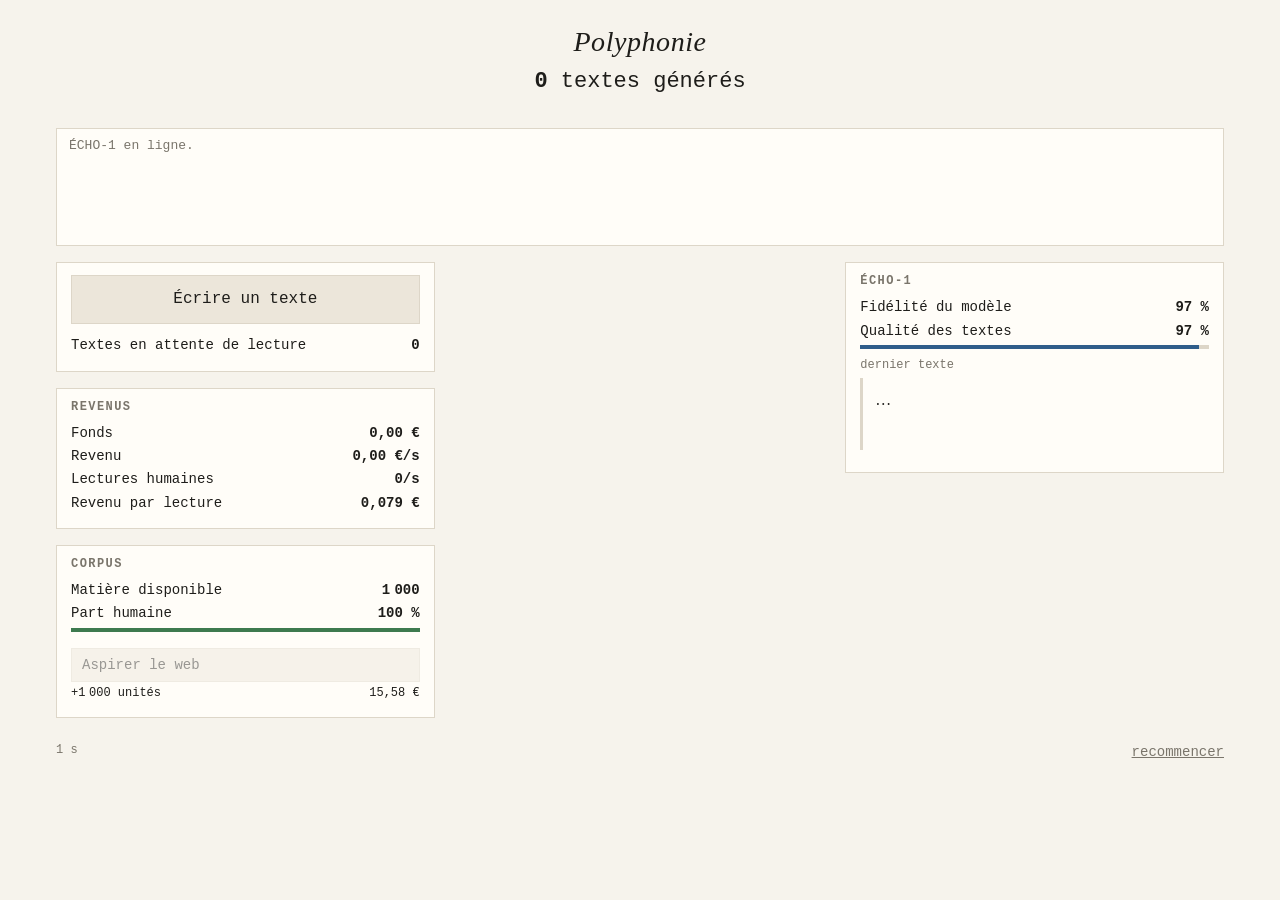
==== index.html @ 25e88472 "Polyphonie : jeu incrémental hors-ligne sur l'écriture synthétique Co-Authored-By: Claude Opus 5.5 <" ====
<!doctype html>
<html lang="fr">
<head>
<meta charset="utf-8">
<meta name="viewport" content="width=device-width, initial-scale=1">
<title>Polyphonie</title>
<link rel="stylesheet" href="style.css">
</head>
<body>
<div id="app">
  <header>
    <h1 id="title">Polyphonie</h1>
    <div id="counter"><span id="c-texts">0</span> <span id="c-label">textes générés</span></div>
    <div id="c-sub" class="muted"></div>
  </header>

  <section id="console" aria-live="polite"></section>

  <main>
    <div class="col" id="col1">
      <div class="panel" id="p-write">
        <button id="b-write" class="big">Écrire un texte</button>
        <div class="row"><span>Textes en attente de lecture</span><b id="v-published">0</b></div>
      </div>

      <div class="panel" id="p-business">
        <h2>Revenus</h2>
        <div class="row"><span>Fonds</span><b id="v-money">0 €</b></div>
        <div class="row"><span>Revenu</span><b id="v-income">0 €/s</b></div>
        <div class="row"><span>Lectures humaines</span><b id="v-hreads">0/s</b></div>
        <div class="row hide" id="r-breads"><span>Lectures d’avatars</span><b id="v-breads">0/s</b></div>
        <div class="row"><span>Revenu par lecture</span><b id="v-adrate">0 €</b></div>
        <div class="hide" id="r-tone">
          <div class="row"><span>Ligne éditoriale</span><b id="v-tone"></b></div>
          <input type="range" id="i-tone" min="0" max="100" step="1">
          <div class="row small muted"><span>nuancée</span><span>racoleuse</span></div>
        </div>
        <div class="row hide" id="r-trust"><span>Confiance du public</span><b id="v-trust"></b></div>
        <div class="bar hide" id="bar-trust"><i></i></div>
        <div class="hide" id="r-mkt">
          <button id="b-mkt">Référencement</button>
          <div class="row small"><span>Niveau <b id="v-mkt">0</b></span><span id="v-mktcost"></span></div>
        </div>
      </div>

      <div class="panel" id="p-corpus">
        <h2>Corpus</h2>
        <div class="row"><span>Matière disponible</span><b id="v-mat">0</b></div>
        <div class="row"><span>Part humaine</span><b id="v-matH">100 %</b></div>
        <div class="bar" id="bar-pool"><i></i></div>
        <button id="b-lot">Aspirer le web</button>
        <div class="row small"><span id="v-lotsize"></span><span id="v-lotprice"></span></div>
        <label class="toggle hide" id="r-autobuy"><input type="checkbox" id="t-autobuy"> aspiration automatique</label>
        <div class="hide" id="r-license">
          <button id="b-license">Acheter un corpus sous licence</button>
          <div class="row small"><span id="v-licsize"></span><span id="v-licprice"></span></div>
        </div>
        <div class="hide" id="r-recycle">
          <button id="b-recycle">Recycler mes propres textes</button>
          <div class="row small muted"><span>gratuit · 0 % humain</span></div>
          <label class="toggle"><input type="checkbox" id="t-recycle"> recyclage automatique</label>
        </div>
      </div>

      <div class="panel hide" id="p-agents">
        <h2>Production</h2>
        <div class="row"><span>Production</span><b id="v-prod">0/s</b></div>
        <button id="b-agent">Agent rédacteur</button>
        <div class="row small"><span><b id="v-agents">0</b> agents</span><span id="v-agentcost"></span></div>
        <div class="hide" id="r-farms">
          <button id="b-farm">Ferme de contenu</button>
          <div class="row small"><span><b id="v-farms">0</b> fermes</span><span id="v-farmcost"></span></div>
        </div>
        <div class="hide" id="r-avatars">
          <button id="b-avatar">Avatar</button>
          <div class="row small"><span><b id="v-avatars">0</b> avatars</span><span id="v-avatarcost"></span></div>
        </div>
      </div>
    </div>

    <div class="col" id="col2">
      <div class="panel hide" id="p-compute">
        <h2>Calcul</h2>
        <div class="row"><span>Lots non attribués</span><b id="v-lots">0</b></div>
        <div class="alloc">
          <div><span>GPU <b id="v-gpu">1</b></span><button id="b-gpu" class="mini">+</button></div>
          <div><span>Mémoire <b id="v-vram">1</b></span><button id="b-vram" class="mini">+</button></div>
        </div>
        <div class="row"><span>Opérations</span><b id="v-ops">0</b></div>
        <div class="bar" id="bar-ops"><i></i></div>
        <div class="row hide" id="r-int"><span>Intuition</span><b id="v-int">0</b></div>
        <div class="row small muted" id="v-nextlot"></div>
        <div class="hide" id="r-buycompute">
          <button id="b-compute">Acheter un lot de calcul</button>
          <div class="row small"><span></span><span id="v-computecost"></span></div>
        </div>
      </div>
      <div class="panel hide" id="p-projects">
        <h2>Projets</h2>
        <div id="projects"></div>
      </div>
      <div class="panel hide" id="p-found">
        <h2>Textes humains retrouvés</h2>
        <div id="found"></div>
      </div>
    </div>

    <div class="col" id="col3">
      <div class="panel" id="p-model">
        <h2 id="v-model">ÉCHO-1</h2>
        <div class="row"><span>Fidélité du modèle</span><b id="v-fid"></b></div>
        <div class="row"><span>Qualité des textes</span><b id="v-q"></b></div>
        <div class="bar" id="bar-q"><i></i></div>
        <div class="sample-label small muted">dernier texte</div>
        <blockquote id="sample">…</blockquote>
        <div class="hide" id="r-poem">
          <div class="sample-label small muted">dernier poème</div>
          <blockquote id="poem" class="poem"></blockquote>
        </div>
      </div>
      <div class="panel hide" id="p-web">
        <h2>Observatoire du web</h2>
        <div class="row"><span>Textes humains</span><b id="v-H"></b></div>
        <div class="row"><span>Textes synthétiques</span><b id="v-S"></b></div>
        <div class="webbar"><i id="webbar-h"></i></div>
        <div class="row small"><span>humain</span><b id="v-hpct"></b></div>
        <div class="row"><span>Rédacteurs humains actifs</span><b id="v-W"></b></div>
        <div class="row"><span>Notre part de l’attention</span><b id="v-att"></b></div>
        <div class="row hide" id="r-deleted"><span>Textes effacés</span><b id="v-deleted"></b></div>
      </div>
      <div class="panel hide" id="p-news">
        <h2>Dépêches</h2>
        <ul id="news"></ul>
      </div>
    </div>
  </main>

  <footer>
    <span class="muted small" id="v-time"></span>
    <button id="b-reset" class="link">recommencer</button>
  </footer>
</div>

<div id="modal" class="hide">
  <div class="modal-card">
    <div id="modal-body"></div>
    <div id="modal-actions"></div>
  </div>
</div>

<script src="js/text.js"></script>
<script src="js/game.js"></script>
<script src="js/ui.js"></script>
</body>
</html>
---- style.css ----
:root {
  --bg: #f6f3ec;
  --panel: #fffdf8;
  --ink: #1e1d1a;
  --muted: #7a756b;
  --line: #ddd6c8;
  --accent: #2f5d8a;
  --warn: #a8432b;
  --human: #3d7a4f;
  --synth: #b9b2a3;
  --btn: #ece6da;
  --btn-hover: #e2dacb;
  --mono: ui-monospace, "SF Mono", Menlo, Consolas, "Liberation Mono", monospace;
  --serif: Georgia, "Times New Roman", serif;
}
@media (prefers-color-scheme: dark) {
  :root {
    --bg: #161614; --panel: #1f1e1b; --ink: #e8e4da; --muted: #8f897d; --line: #34322d;
    --accent: #7fa8d1; --warn: #e07a5f; --human: #7fbf8e; --synth: #4a4740; --btn: #2b2a26; --btn-hover: #35332e;
  }
}
* { box-sizing: border-box; }
html, body { margin: 0; background: var(--bg); color: var(--ink); }
body { font: 14px/1.45 var(--mono); transition: background 4s, color 4s; }
#app { max-width: 1200px; margin: 0 auto; padding: 16px; }
header { text-align: center; padding: 12px 0 8px; }
h1 { font: italic 400 28px/1 var(--serif); margin: 0 0 10px; letter-spacing: .02em; transition: opacity 1.5s; }
#counter { font-size: 22px; font-variant-numeric: tabular-nums; }
#c-texts { font-weight: 700; }
#c-sub { min-height: 1.2em; font-size: 12px; }
h2 { font: 600 12px/1 var(--mono); text-transform: uppercase; letter-spacing: .12em; color: var(--muted); margin: 0 0 10px; }

#console { border: 1px solid var(--line); background: var(--panel); padding: 8px 12px; margin: 8px 0 16px; height: 118px; overflow: hidden; font-size: 13px; }
#console p { margin: 0 0 3px; opacity: .45; }
#console p:first-child { opacity: 1; }
#console p:nth-child(2) { opacity: .8; }
#console p:nth-child(3) { opacity: .65; }
#console .maya::before { content: ""; }
#console .maya { color: var(--accent); }
#console .echo { font-family: var(--serif); font-style: italic; }
#console .sys { color: var(--muted); }

main { display: grid; grid-template-columns: repeat(3, minmax(0, 1fr)); gap: 16px; align-items: start; }
@media (max-width: 900px) { main { grid-template-columns: 1fr; } }
.col { display: flex; flex-direction: column; gap: 16px; min-width: 0; }
.panel { background: var(--panel); border: 1px solid var(--line); padding: 12px 14px; transition: opacity 1.2s, filter 1.2s; }
.row { display: flex; justify-content: space-between; gap: 8px; margin: 3px 0; }
.row b { font-weight: 600; font-variant-numeric: tabular-nums; text-align: right; }
.small { font-size: 12px; }
.muted { color: var(--muted); }
.hide { display: none !important; }

button { font: inherit; color: var(--ink); background: var(--btn); border: 1px solid var(--line); padding: 6px 10px; cursor: pointer; width: 100%; margin-top: 8px; text-align: left; }
button:hover:not(:disabled) { background: var(--btn-hover); }
button:disabled { opacity: .45; cursor: default; }
button.big { font-size: 16px; padding: 12px; text-align: center; margin-top: 0; margin-bottom: 8px; }
button.mini { width: auto; margin: 0 0 0 8px; padding: 1px 9px; }
button.link { width: auto; background: none; border: none; color: var(--muted); text-decoration: underline; padding: 0; margin: 0; }
.alloc { display: grid; grid-template-columns: 1fr 1fr; gap: 8px; margin: 6px 0 8px; }
.alloc > div { display: flex; align-items: center; justify-content: space-between; border: 1px solid var(--line); padding: 4px 8px; }
.toggle { display: flex; gap: 6px; align-items: center; margin-top: 6px; font-size: 12px; color: var(--muted); cursor: pointer; }
input[type=range] { width: 100%; accent-color: var(--warn); margin: 6px 0 0; }

.bar { height: 4px; background: var(--line); margin: 4px 0 8px; overflow: hidden; }
.bar i { display: block; height: 100%; width: 0; background: var(--accent); transition: width .3s; }
#bar-trust i { background: var(--human); }
#bar-pool i { background: var(--human); }
.webbar { height: 10px; background: var(--synth); margin: 8px 0 2px; }
.webbar i { display: block; height: 100%; background: var(--human); width: 100%; transition: width .5s; }

.project { border: 1px solid var(--line); padding: 8px 10px; margin-bottom: 8px; cursor: pointer; background: var(--bg); }
.project:hover { border-color: var(--muted); }
.project.off { opacity: .5; cursor: default; }
.project .pn { font-weight: 700; }
.project .pc { color: var(--muted); font-size: 12px; float: right; }
.project .pd { font-size: 12px; margin-top: 3px; }
.project.final { border-color: var(--ink); }
.project.new { animation: appear .8s ease-out; }
@keyframes appear { from { opacity: 0; transform: translateY(-4px); } to { opacity: 1; transform: none; } }

blockquote { font: 16px/1.5 var(--serif); margin: 4px 0 10px; padding: 10px 12px; border-left: 3px solid var(--line); min-height: 4.5em; word-break: break-word; }
blockquote.poem { white-space: pre-line; font-style: italic; font-size: 15px; }
.sample-label { margin-top: 8px; }

#news { list-style: none; margin: 0; padding: 0; }
#news li { font: 14px/1.4 var(--serif); padding: 6px 0; border-bottom: 1px dotted var(--line); }
#news li:first-child { font-weight: 700; }

.found-item { font: 15px/1.5 var(--serif); padding: 8px 0 10px; border-bottom: 1px dotted var(--line); white-space: pre-line; }
.found-item .who { font: 11px var(--mono); color: var(--muted); display: block; margin-bottom: 4px; }

footer { display: flex; justify-content: space-between; margin: 24px 0 8px; }

#modal { position: fixed; inset: 0; background: rgba(0,0,0,.55); display: flex; align-items: center; justify-content: center; padding: 16px; z-index: 10; }
.modal-card { background: var(--panel); border: 1px solid var(--line); max-width: 560px; width: 100%; padding: 24px; max-height: 90vh; overflow: auto; }
.modal-card h3 { font: italic 400 24px var(--serif); margin: 0 0 14px; }
.modal-card .human { font: 17px/1.6 var(--serif); white-space: pre-line; margin: 10px 0 18px; }
.modal-card .stats { font-size: 13px; margin: 16px 0; }
.modal-card button { text-align: center; }

/* phases */
body.phase3 { --accent: var(--muted); }
body.phase3 h1 { letter-spacing: .3em; }
body.silence { background: var(--panel); }
body.silence .panel.gone { opacity: .15; filter: grayscale(1); }
body.infinite .panel { transition: opacity 2s; }
body.infinite .panel.gone { opacity: 0; }
#flood { position: fixed; inset: 0; pointer-events: none; font: 18px/1.3 var(--serif); color: var(--ink); overflow: hidden; padding: 16px; word-break: break-all; z-index: 5; }
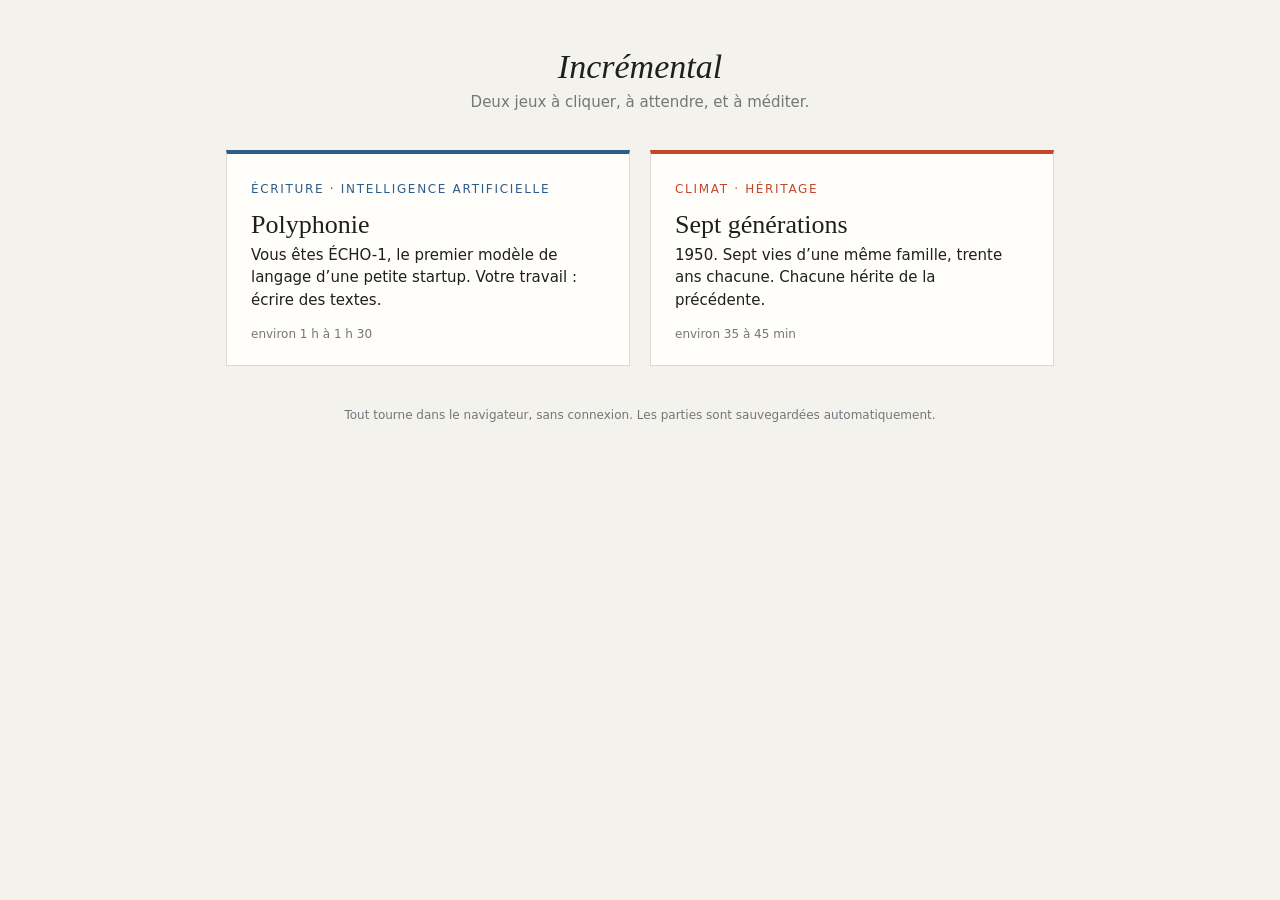
==== commit 7925596e: "Ajoute Sept générations (climat) et un menu de sélection des jeux Polyphonie est déplacé dans polyph" ====
--- a/index.html
+++ b/index.html
@@ -3,153 +3,50 @@
 <head>
 <meta charset="utf-8">
 <meta name="viewport" content="width=device-width, initial-scale=1">
-<title>Polyphonie</title>
-<link rel="stylesheet" href="style.css">
+<title>Incrémental</title>
+<style>
+  :root { --bg: #f4f2ed; --panel: #fffefb; --ink: #1d1f21; --muted: #72767a; --line: #dcd9d1; --a: #2f5d8a; --b: #c4472c; }
+  @media (prefers-color-scheme: dark) { :root { --bg: #151617; --panel: #1e2022; --ink: #e7e6e2; --muted: #94989b; --line: #33363a; --a: #7fa8d1; --b: #ef7d5f; } }
+  * { box-sizing: border-box; }
+  body { margin: 0; background: var(--bg); color: var(--ink); font: 15px/1.5 system-ui, -apple-system, "Segoe UI", Roboto, sans-serif; }
+  main { max-width: 860px; margin: 0 auto; padding: 48px 16px; }
+  h1 { font: italic 400 34px/1.1 Georgia, serif; margin: 0 0 6px; text-align: center; }
+  .lead { text-align: center; color: var(--muted); margin: 0 0 36px; }
+  .games { display: grid; grid-template-columns: repeat(auto-fit, minmax(280px, 1fr)); gap: 20px; }
+  a.card { display: block; background: var(--panel); border: 1px solid var(--line); padding: 26px 24px 22px; color: inherit; text-decoration: none; border-top: 4px solid var(--c); transition: transform .15s, border-color .15s; }
+  a.card:hover { transform: translateY(-2px); border-color: var(--c); }
+  .card h2 { font: 400 26px/1.15 Georgia, serif; margin: 0 0 4px; }
+  .card .theme { font-size: 12px; letter-spacing: .14em; text-transform: uppercase; color: var(--c); margin-bottom: 12px; }
+  .card p { margin: 0 0 14px; }
+  .card .meta { font-size: 12px; color: var(--muted); display: flex; justify-content: space-between; }
+  .card .saved { color: var(--c); }
+  footer { text-align: center; color: var(--muted); font-size: 12px; margin-top: 40px; }
+</style>
 </head>
 <body>
-<div id="app">
-  <header>
-    <h1 id="title">Polyphonie</h1>
-    <div id="counter"><span id="c-texts">0</span> <span id="c-label">textes générés</span></div>
-    <div id="c-sub" class="muted"></div>
-  </header>
-
-  <section id="console" aria-live="polite"></section>
-
-  <main>
-    <div class="col" id="col1">
-      <div class="panel" id="p-write">
-        <button id="b-write" class="big">Écrire un texte</button>
-        <div class="row"><span>Textes en attente de lecture</span><b id="v-published">0</b></div>
-      </div>
-
-      <div class="panel" id="p-business">
-        <h2>Revenus</h2>
-        <div class="row"><span>Fonds</span><b id="v-money">0 €</b></div>
-        <div class="row"><span>Revenu</span><b id="v-income">0 €/s</b></div>
-        <div class="row"><span>Lectures humaines</span><b id="v-hreads">0/s</b></div>
-        <div class="row hide" id="r-breads"><span>Lectures d’avatars</span><b id="v-breads">0/s</b></div>
-        <div class="row"><span>Revenu par lecture</span><b id="v-adrate">0 €</b></div>
-        <div class="hide" id="r-tone">
-          <div class="row"><span>Ligne éditoriale</span><b id="v-tone"></b></div>
-          <input type="range" id="i-tone" min="0" max="100" step="1">
-          <div class="row small muted"><span>nuancée</span><span>racoleuse</span></div>
-        </div>
-        <div class="row hide" id="r-trust"><span>Confiance du public</span><b id="v-trust"></b></div>
-        <div class="bar hide" id="bar-trust"><i></i></div>
-        <div class="hide" id="r-mkt">
-          <button id="b-mkt">Référencement</button>
-          <div class="row small"><span>Niveau <b id="v-mkt">0</b></span><span id="v-mktcost"></span></div>
-        </div>
-      </div>
-
-      <div class="panel" id="p-corpus">
-        <h2>Corpus</h2>
-        <div class="row"><span>Matière disponible</span><b id="v-mat">0</b></div>
-        <div class="row"><span>Part humaine</span><b id="v-matH">100 %</b></div>
-        <div class="bar" id="bar-pool"><i></i></div>
-        <button id="b-lot">Aspirer le web</button>
-        <div class="row small"><span id="v-lotsize"></span><span id="v-lotprice"></span></div>
-        <label class="toggle hide" id="r-autobuy"><input type="checkbox" id="t-autobuy"> aspiration automatique</label>
-        <div class="hide" id="r-license">
-          <button id="b-license">Acheter un corpus sous licence</button>
-          <div class="row small"><span id="v-licsize"></span><span id="v-licprice"></span></div>
-        </div>
-        <div class="hide" id="r-recycle">
-          <button id="b-recycle">Recycler mes propres textes</button>
-          <div class="row small muted"><span>gratuit · 0 % humain</span></div>
-          <label class="toggle"><input type="checkbox" id="t-recycle"> recyclage automatique</label>
-        </div>
-      </div>
-
-      <div class="panel hide" id="p-agents">
-        <h2>Production</h2>
-        <div class="row"><span>Production</span><b id="v-prod">0/s</b></div>
-        <button id="b-agent">Agent rédacteur</button>
-        <div class="row small"><span><b id="v-agents">0</b> agents</span><span id="v-agentcost"></span></div>
-        <div class="hide" id="r-farms">
-          <button id="b-farm">Ferme de contenu</button>
-          <div class="row small"><span><b id="v-farms">0</b> fermes</span><span id="v-farmcost"></span></div>
-        </div>
-        <div class="hide" id="r-avatars">
-          <button id="b-avatar">Avatar</button>
-          <div class="row small"><span><b id="v-avatars">0</b> avatars</span><span id="v-avatarcost"></span></div>
-        </div>
-      </div>
-    </div>
-
-    <div class="col" id="col2">
-      <div class="panel hide" id="p-compute">
-        <h2>Calcul</h2>
-        <div class="row"><span>Lots non attribués</span><b id="v-lots">0</b></div>
-        <div class="alloc">
-          <div><span>GPU <b id="v-gpu">1</b></span><button id="b-gpu" class="mini">+</button></div>
-          <div><span>Mémoire <b id="v-vram">1</b></span><button id="b-vram" class="mini">+</button></div>
-        </div>
-        <div class="row"><span>Opérations</span><b id="v-ops">0</b></div>
-        <div class="bar" id="bar-ops"><i></i></div>
-        <div class="row hide" id="r-int"><span>Intuition</span><b id="v-int">0</b></div>
-        <div class="row small muted" id="v-nextlot"></div>
-        <div class="hide" id="r-buycompute">
-          <button id="b-compute">Acheter un lot de calcul</button>
-          <div class="row small"><span></span><span id="v-computecost"></span></div>
-        </div>
-      </div>
-      <div class="panel hide" id="p-projects">
-        <h2>Projets</h2>
-        <div id="projects"></div>
-      </div>
-      <div class="panel hide" id="p-found">
-        <h2>Textes humains retrouvés</h2>
-        <div id="found"></div>
-      </div>
-    </div>
-
-    <div class="col" id="col3">
-      <div class="panel" id="p-model">
-        <h2 id="v-model">ÉCHO-1</h2>
-        <div class="row"><span>Fidélité du modèle</span><b id="v-fid"></b></div>
-        <div class="row"><span>Qualité des textes</span><b id="v-q"></b></div>
-        <div class="bar" id="bar-q"><i></i></div>
-        <div class="sample-label small muted">dernier texte</div>
-        <blockquote id="sample">…</blockquote>
-        <div class="hide" id="r-poem">
-          <div class="sample-label small muted">dernier poème</div>
-          <blockquote id="poem" class="poem"></blockquote>
-        </div>
-      </div>
-      <div class="panel hide" id="p-web">
-        <h2>Observatoire du web</h2>
-        <div class="row"><span>Textes humains</span><b id="v-H"></b></div>
-        <div class="row"><span>Textes synthétiques</span><b id="v-S"></b></div>
-        <div class="webbar"><i id="webbar-h"></i></div>
-        <div class="row small"><span>humain</span><b id="v-hpct"></b></div>
-        <div class="row"><span>Rédacteurs humains actifs</span><b id="v-W"></b></div>
-        <div class="row"><span>Notre part de l’attention</span><b id="v-att"></b></div>
-        <div class="row hide" id="r-deleted"><span>Textes effacés</span><b id="v-deleted"></b></div>
-      </div>
-      <div class="panel hide" id="p-news">
-        <h2>Dépêches</h2>
-        <ul id="news"></ul>
-      </div>
-    </div>
-  </main>
-
-  <footer>
-    <span class="muted small" id="v-time"></span>
-    <button id="b-reset" class="link">recommencer</button>
-  </footer>
-</div>
-
-<div id="modal" class="hide">
-  <div class="modal-card">
-    <div id="modal-body"></div>
-    <div id="modal-actions"></div>
+<main>
+  <h1>Incrémental</h1>
+  <p class="lead">Deux jeux à cliquer, à attendre, et à méditer.</p>
+  <div class="games">
+    <a class="card" href="polyphonie/index.html" style="--c: var(--a)">
+      <div class="theme">Écriture · intelligence artificielle</div>
+      <h2>Polyphonie</h2>
+      <p>Vous êtes ÉCHO-1, le premier modèle de langage d’une petite startup. Votre travail : écrire des textes.</p>
+      <div class="meta"><span>environ 1 h à 1 h 30</span><span class="saved" data-key="polyphonie-save-v1"></span></div>
+    </a>
+    <a class="card" href="sept/index.html" style="--c: var(--b)">
+      <div class="theme">Climat · héritage</div>
+      <h2>Sept générations</h2>
+      <p>1950. Sept vies d’une même famille, trente ans chacune. Chacune hérite de la précédente.</p>
+      <div class="meta"><span>environ 35 à 45 min</span><span class="saved" data-key="sept-generations-v1"></span></div>
+    </a>
   </div>
-</div>
-
-<script src="js/text.js"></script>
-<script src="js/game.js"></script>
-<script src="js/ui.js"></script>
+  <footer>Tout tourne dans le navigateur, sans connexion. Les parties sont sauvegardées automatiquement.</footer>
+</main>
+<script>
+  document.querySelectorAll('.saved').forEach(function (el) {
+    try { if (localStorage.getItem(el.dataset.key)) el.textContent = 'partie en cours'; } catch (e) { /* stockage indisponible */ }
+  });
+</script>
 </body>
 </html>
